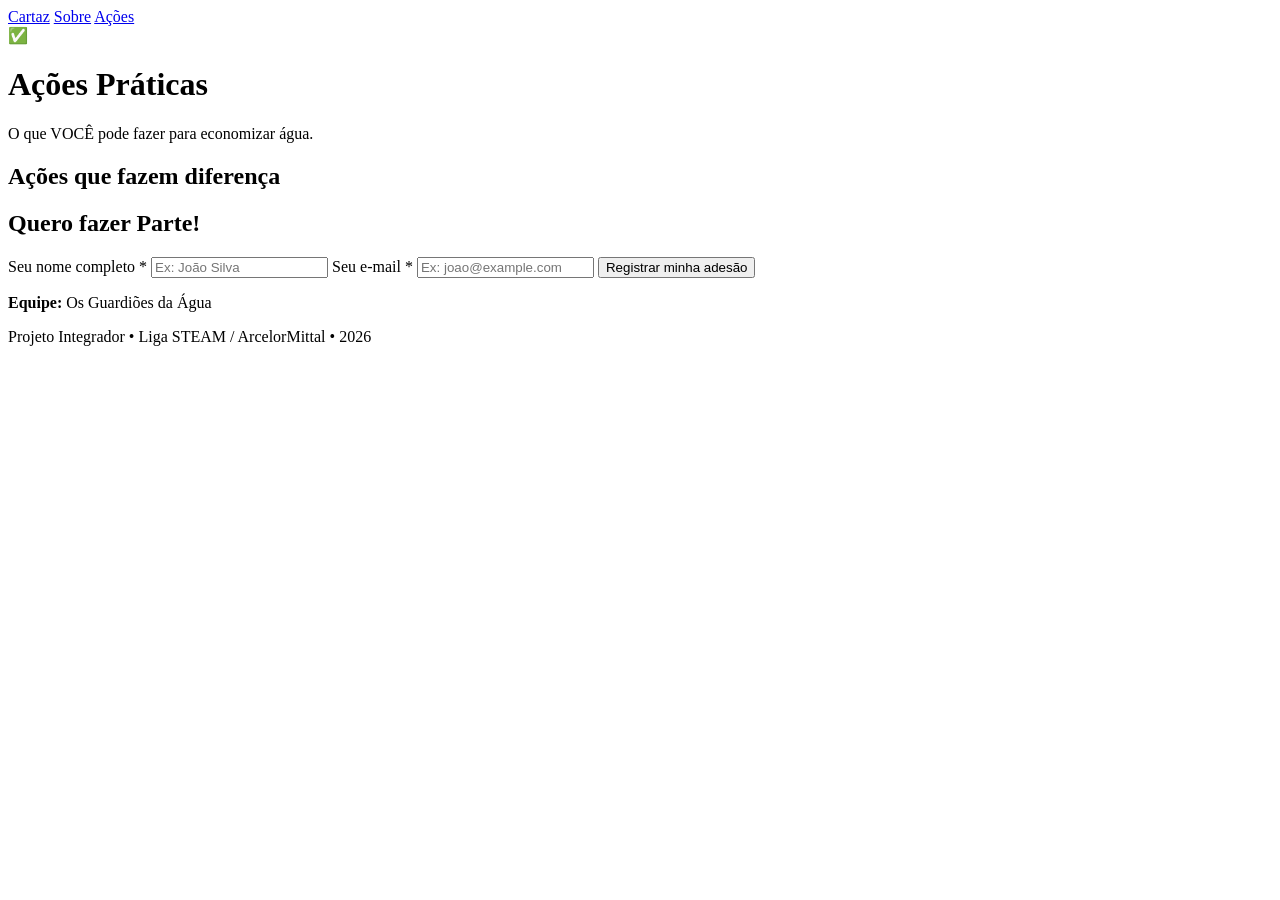
==== acoes.html @ 3d99c238 "modificado" ====
<!DOCTYPE html>
<html lang="pt-br">
<head>
    <meta charset="UTF-8">
    <meta name="viewport" content="width=device-width, initial-scale=1.0">
    <title>Ações Práticas | O que você pode fazer</title>
    <link rel="stylesheet" href="styles.css">
     <script src="assets/script.js" defer></script>
</head>
<body>
      <nav class="menu-navegacao">
        <a href="index.html">Cartaz</a>
        <a href="sobre.html">Sobre</a>
        <a href="acoes.html"  class="ativo">Ações</a>
    </nav>
 
   <header>
        <div class="emoji-grande" role="img" aria-label="Checkmark">✅</div>
        <h1>Ações Práticas</h1>
        <p class="subtitulo">O que VOCÊ pode fazer para economizar água.</p>
    </header>
 
    <main>
        <section>
            <h2>Ações que fazem diferença</h2>
            <div class="lista-acoes" id="container-acoes">
            </div>
        </section>
 
        <section class="secao-cinza">
            <div class="container-central">
                <h2> Quero fazer Parte!</h2>
                <form class="formulario" id="formulario-adesao" novalidate>
                    <label for="nome">Seu nome completo *</label>
                    <input type="text" id="nome" name="nome" required placeholder="Ex: João Silva">
 
                    <label for="email">Seu e-mail *</label>
                    <input type="email" id="email" name="email" required placeholder="Ex: joao@example.com">
 
                    <button class="botao" type="submit">Registrar minha adesão</button>
                    <div class="mensagem-retorno" id="mensagem-retorno"></div>
                </form>
            </div>
        </section>
    </main>
 
        <footer>
            <p><strong>Equipe:</strong> Os Guardiões da Água</p>
            <p>Projeto Integrador • Liga STEAM / ArcelorMittal • 2026</p>
        </footer>
 
</body>
</html>
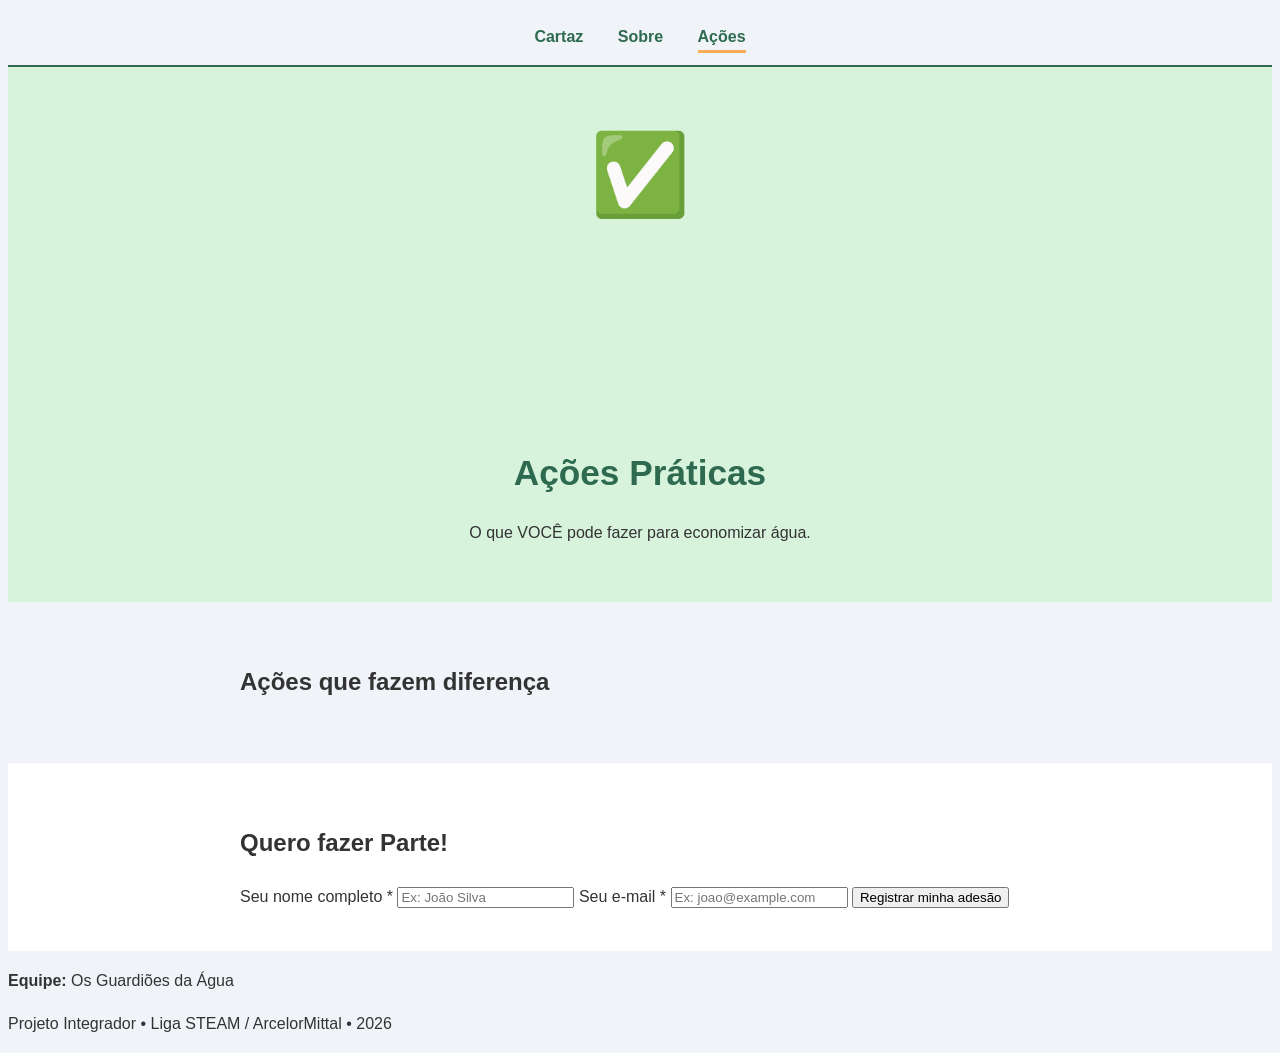
==== commit 5aa2cc50: "css atualizado" ====
--- a/acoes.html
+++ b/acoes.html
@@ -4,7 +4,7 @@
     <meta charset="UTF-8">
     <meta name="viewport" content="width=device-width, initial-scale=1.0">
     <title>Ações Práticas | O que você pode fazer</title>
-    <link rel="stylesheet" href="styles.css">
+    <link rel="stylesheet" href="style.css">
      <script src="assets/script.js" defer></script>
 </head>
 <body>
--- a/style.css
+++ b/style.css
@@ -0,0 +1,60 @@
+body{
+    font-family: 'Segoe UI', Arial, sans-serif;
+    color: #333333;
+    background-color: #f0f4f8;
+    line-height: 1.7;
+}
+
+.menu-navegacao{
+    background: #f0f4f8;
+    padding: 15px;
+    text-align: center;
+    border-bottom: 2px solid #2d6a4f;
+    position: sticky;
+    top: 0;
+    z-index: 1000;
+}
+
+.menu-navegacao a {
+    margin: 0 15px;
+    color: #2d6a4f;
+    text-decoration: none;
+    font-weight: bold;
+    padding-bottom: 5px;
+    transition: 0.3s;
+}
+
+.menu-navegacao a:hover, .menu-navegacao a.ativo{
+    border-bottom: 3px solid #f6ad55;
+}
+
+header{
+    background-color: #d8f3dc;
+    text-align: center;
+    padding: 40px 20px;
+}
+.emoji-grande{
+    font-size: 80px;
+    margin-bottom: 200px;
+}
+h1{
+    color: #2d6a4f;
+     font-size: 2.2rem;
+     margin: 0 0 10px;
+}
+section{
+    padding: 40px 20px;
+    max-width: 800px;
+    margin: 0 auto;
+}
+
+ 
+.secao-cinza{
+    background-color: #ffffff;
+     max-width: 100%;
+}
+ 
+.container-central{
+   max-width: 800px;
+   margin: 0 auto;
+}
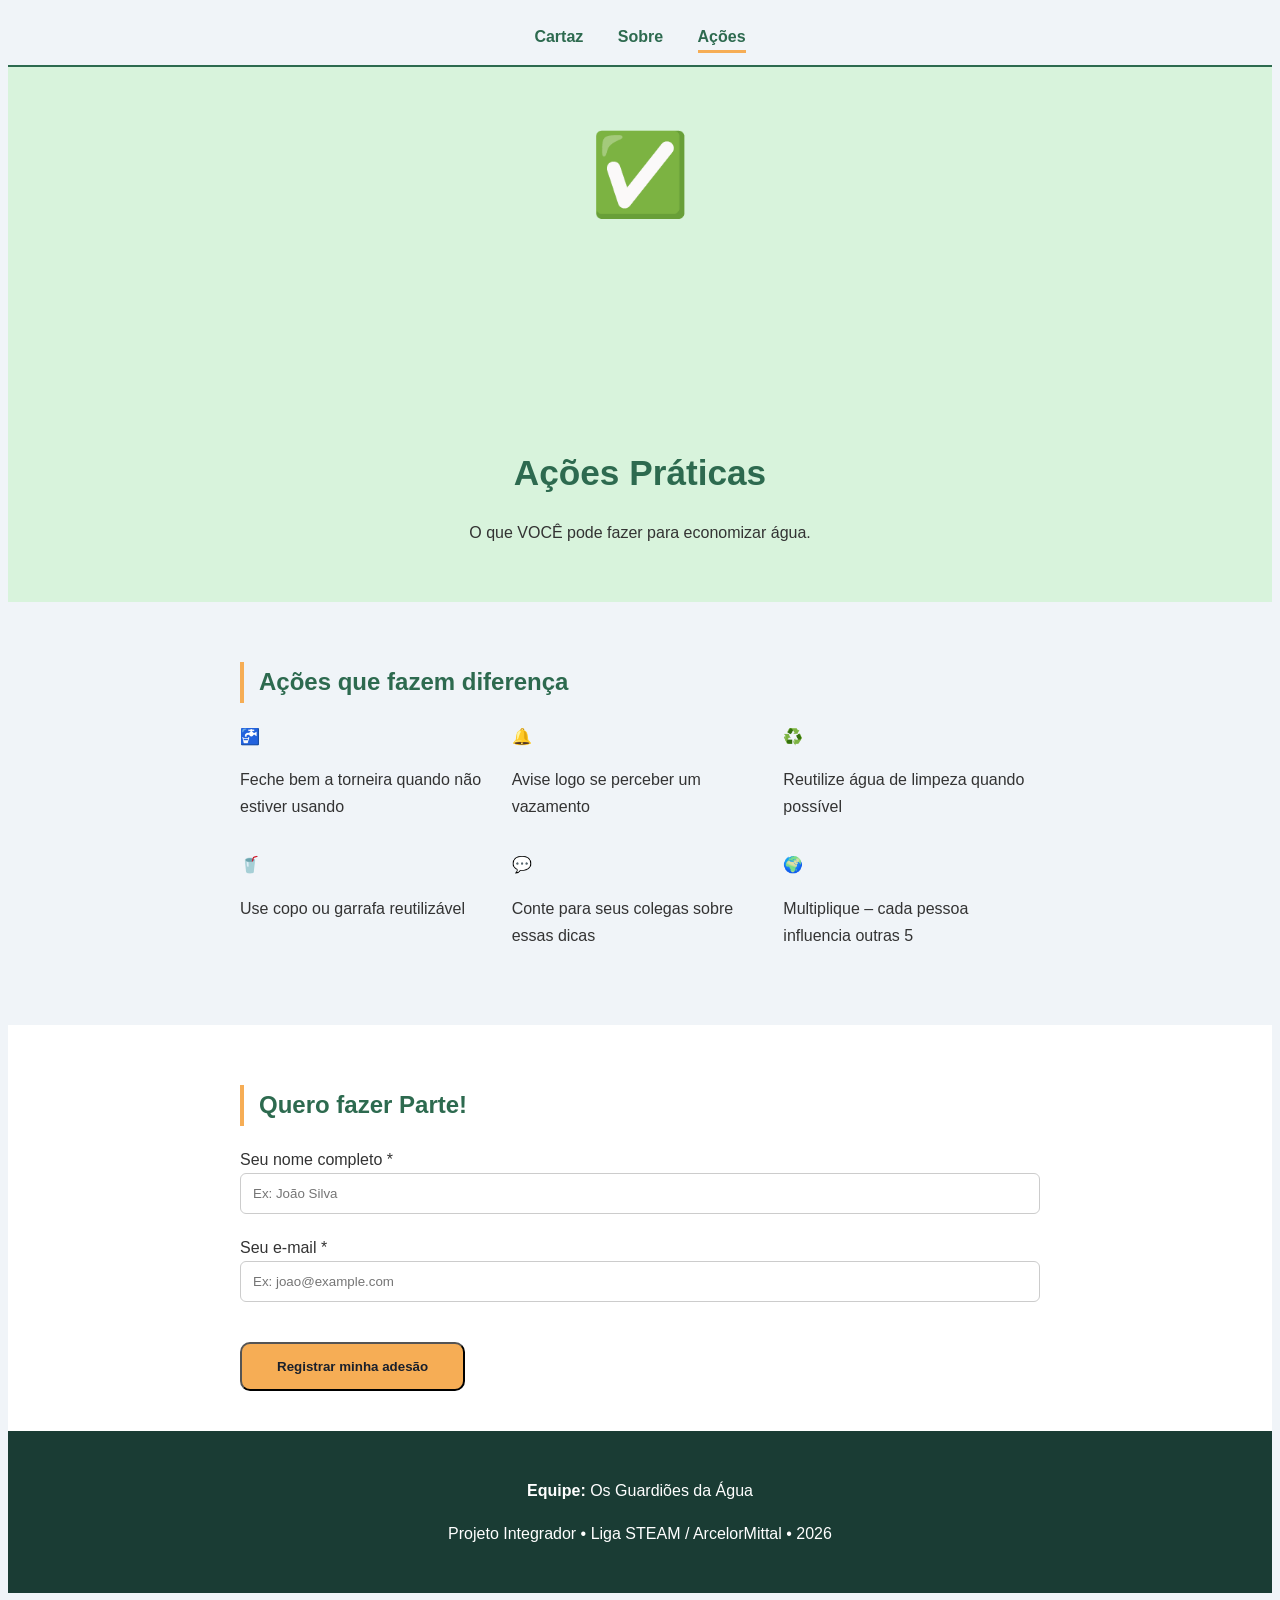
==== commit 042e18b6: "fezjs" ====
--- a/acoes.html
+++ b/acoes.html
@@ -5,7 +5,7 @@
     <meta name="viewport" content="width=device-width, initial-scale=1.0">
     <title>Ações Práticas | O que você pode fazer</title>
     <link rel="stylesheet" href="style.css">
-     <script src="assets/script.js" defer></script>
+     <script src="script.js" defer></script>
 </head>
 <body>
       <nav class="menu-navegacao">
--- a/style.css
+++ b/style.css
@@ -57,4 +57,56 @@
 .container-central{
    max-width: 800px;
    margin: 0 auto;
+}
+
+h2{
+    color: #2d6a4f;
+    border-left: 4px solid #f6ad55;
+    padding-left: 15px;
+}
+
+ul{
+    list-style: none;
+    padding: 0;
+}
+
+li {
+    background-color: #e6f4ea;
+    padding: 12px 18px;
+    margin-bottom: 8px;
+    border-radius: 8px;
+    border-left: 5px solid #2d6a4f;
+}
+
+.lista-acoes{
+    display: grid;
+    grid-template-columns: repeat(auto-fit, minmax(250px, 1fr));
+    gap: 15px;
+    margin: 20px 0;
+}
+.formulario input {
+    width: 100%;
+    padding: 12px;
+    margin-bottom: 20px;
+    border: 1px solid #ccc;
+    border-radius: 6px;
+    box-sizing: border-box;
+}
+
+.botao{
+    display: inline-block;
+    background-color: #f6ad55;
+    color: #1a202c;
+    padding: 15px 35px;
+    border-radius: 10px;
+    text-decoration: none;
+    font-weight: bold;
+    margin-top: 20px;
+    cursor: pointer;
+}
+footer{
+    background-color: #1a3c34;
+    color: white;
+    text-align: center;
+    padding: 30px;
 }
